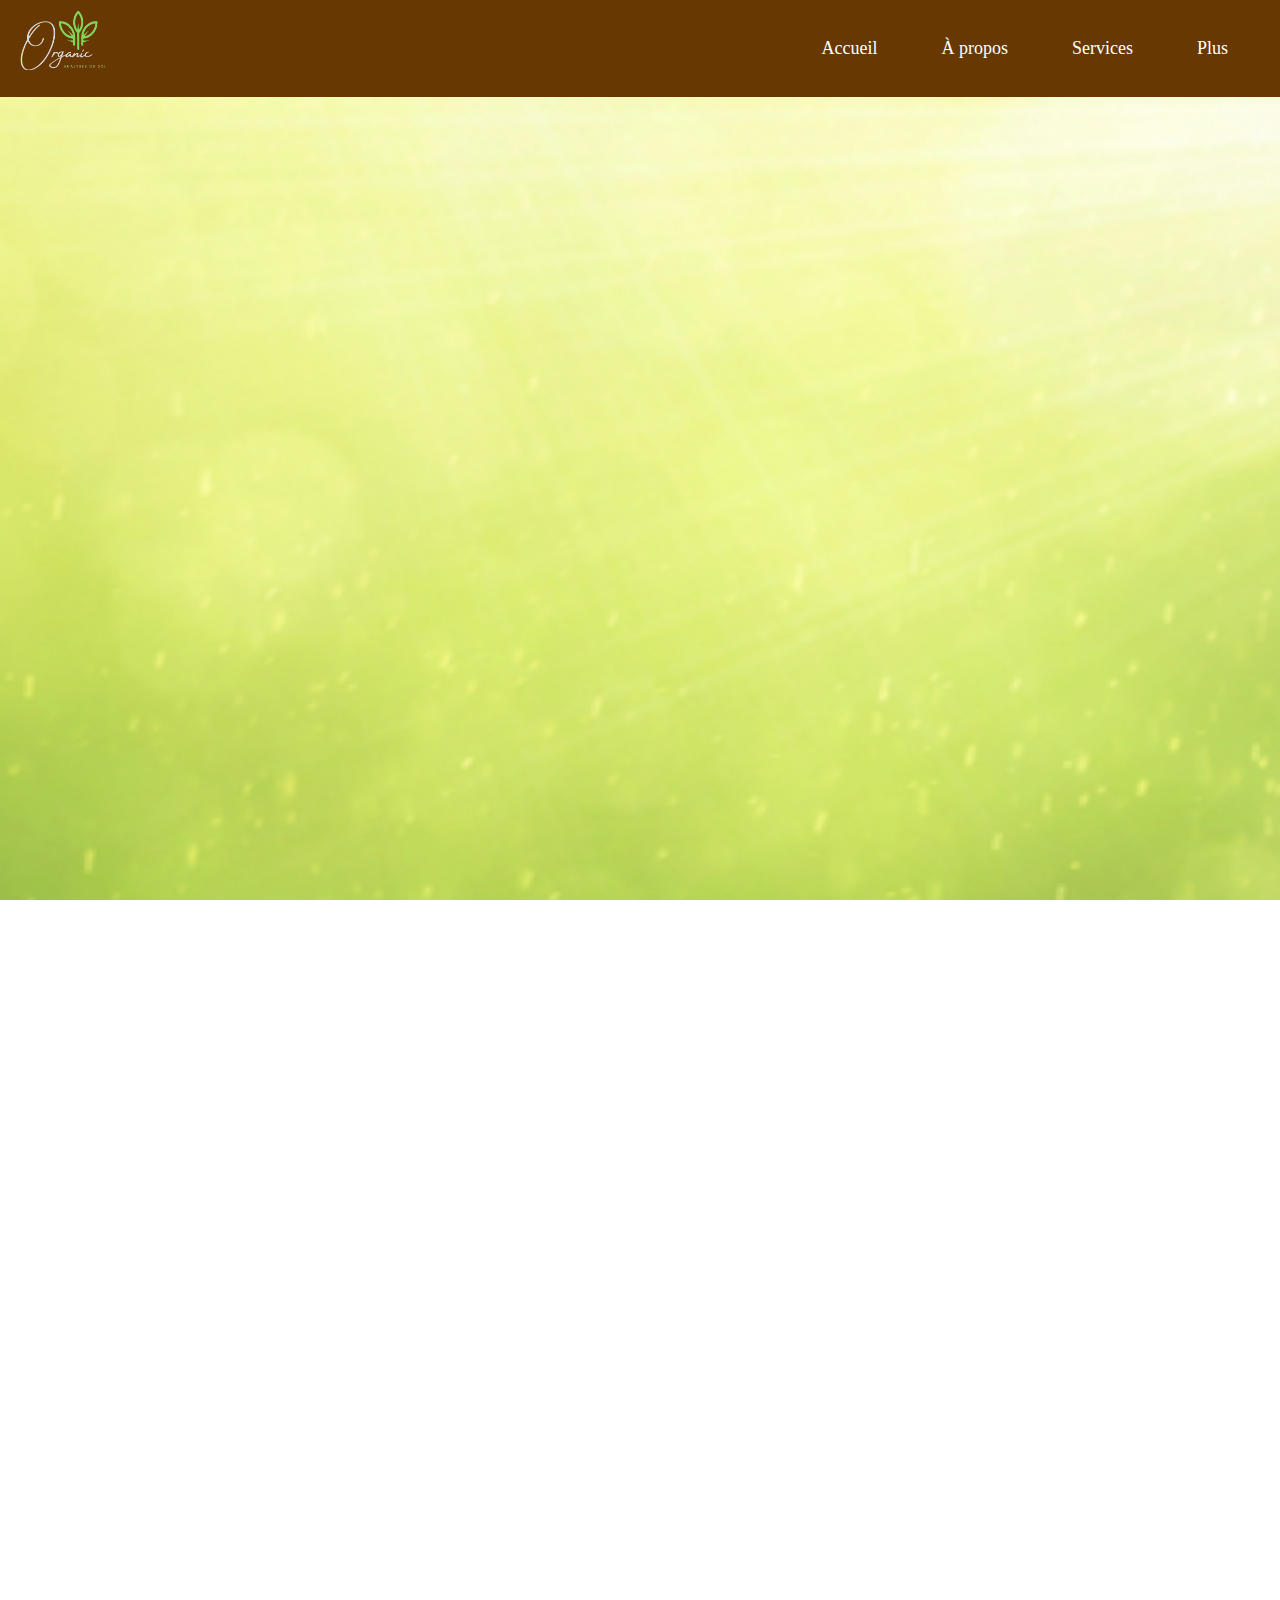
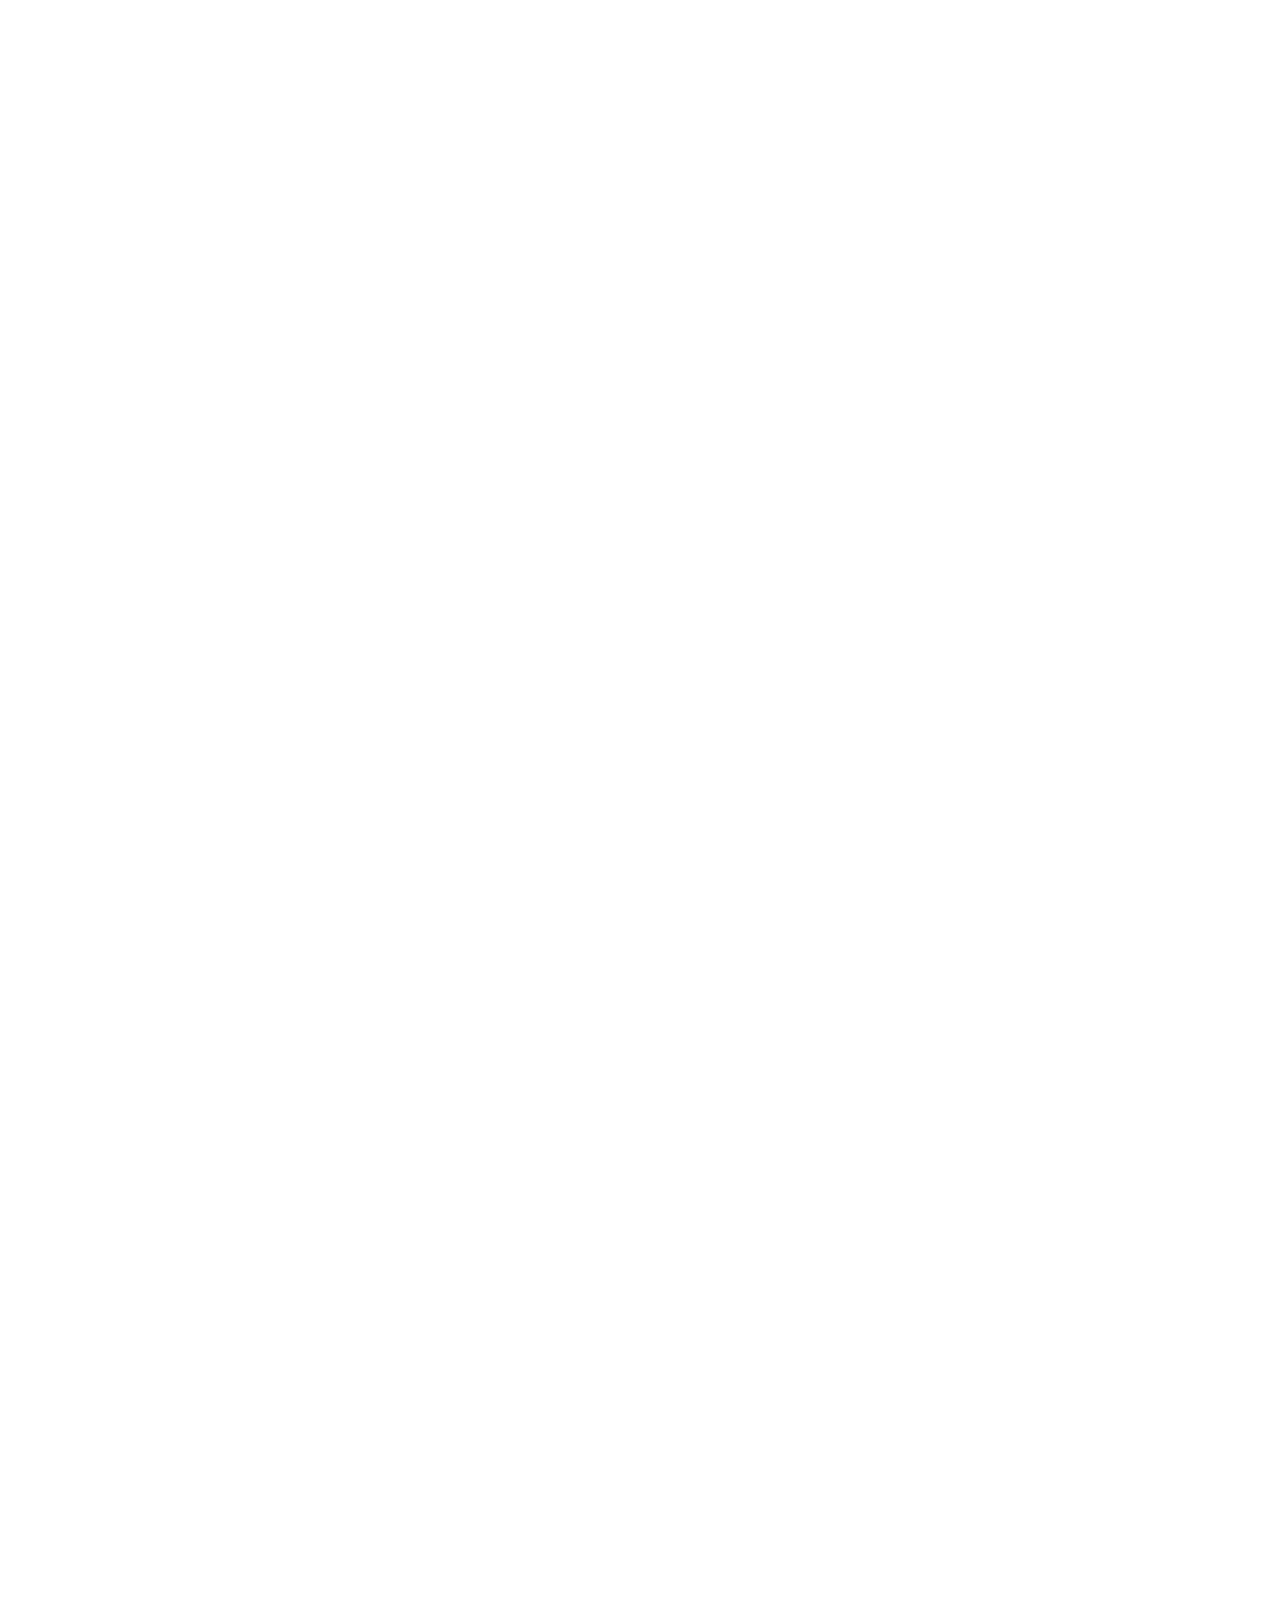
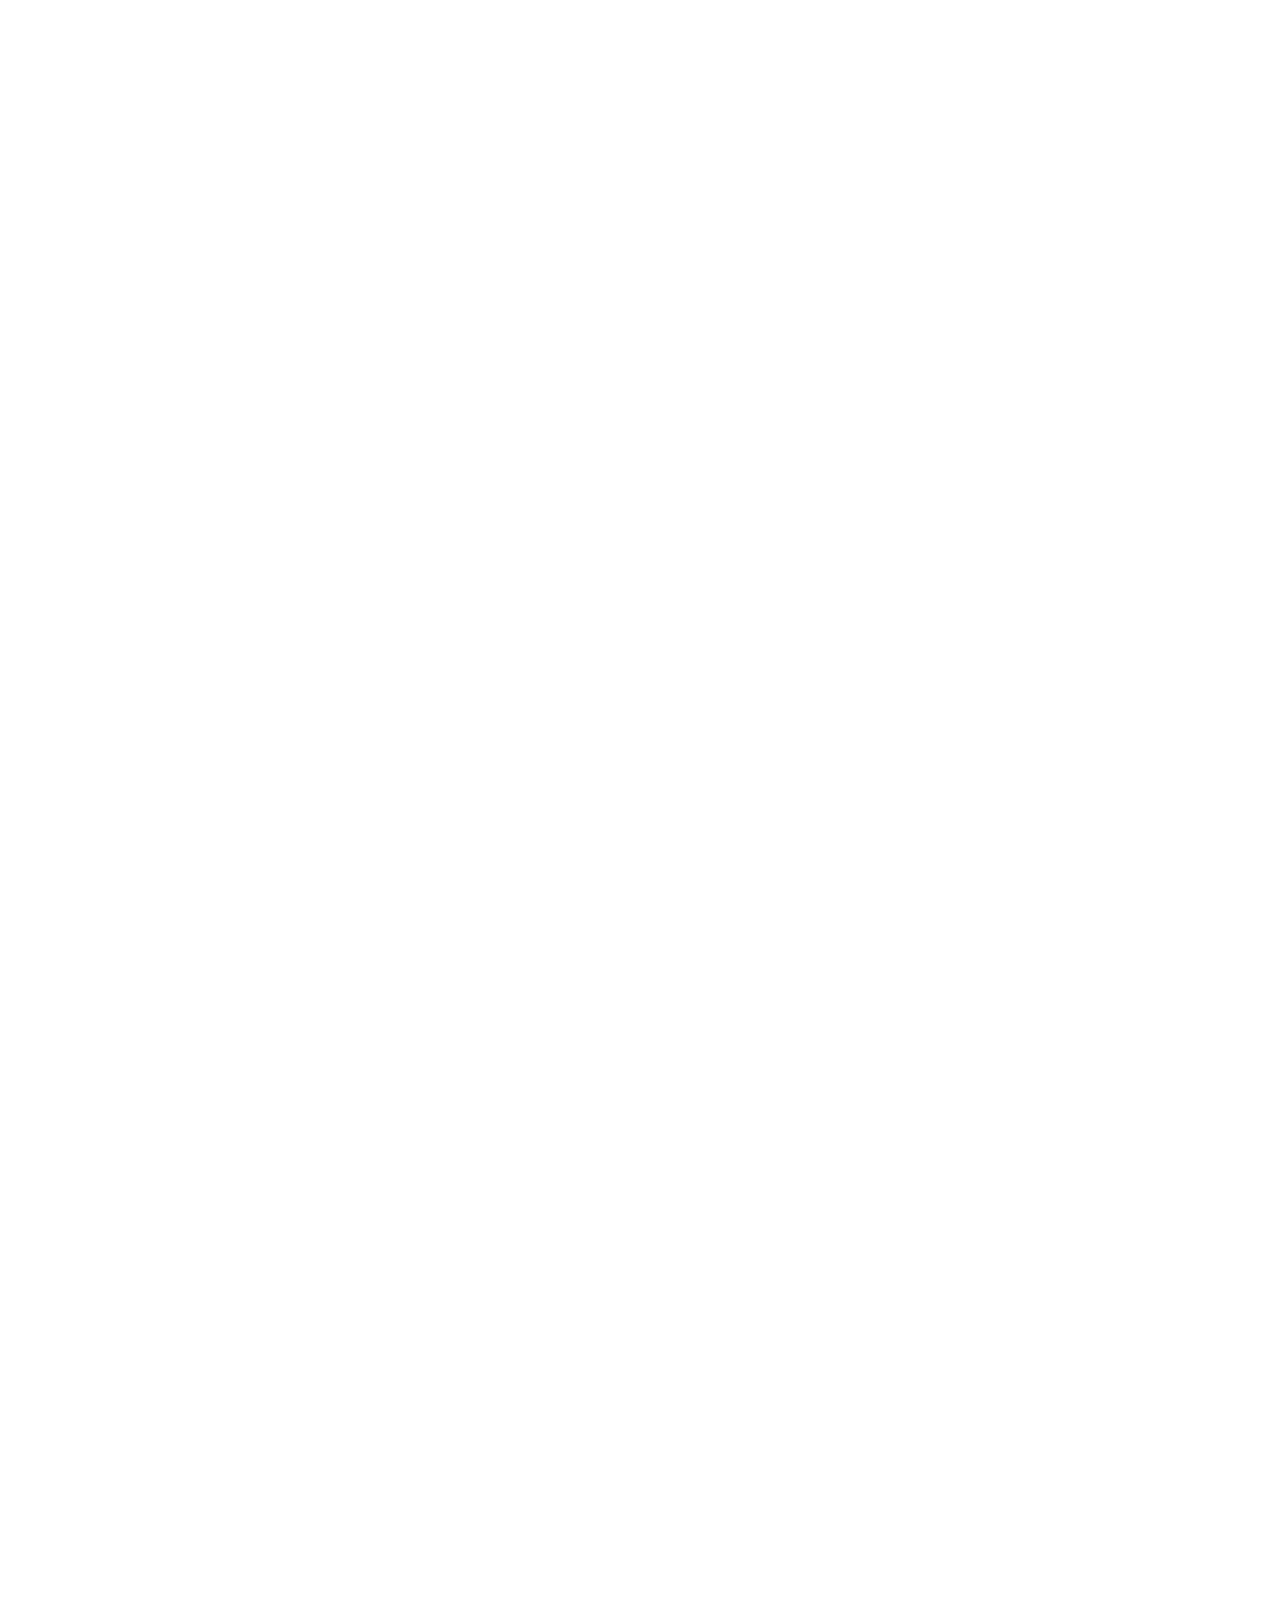
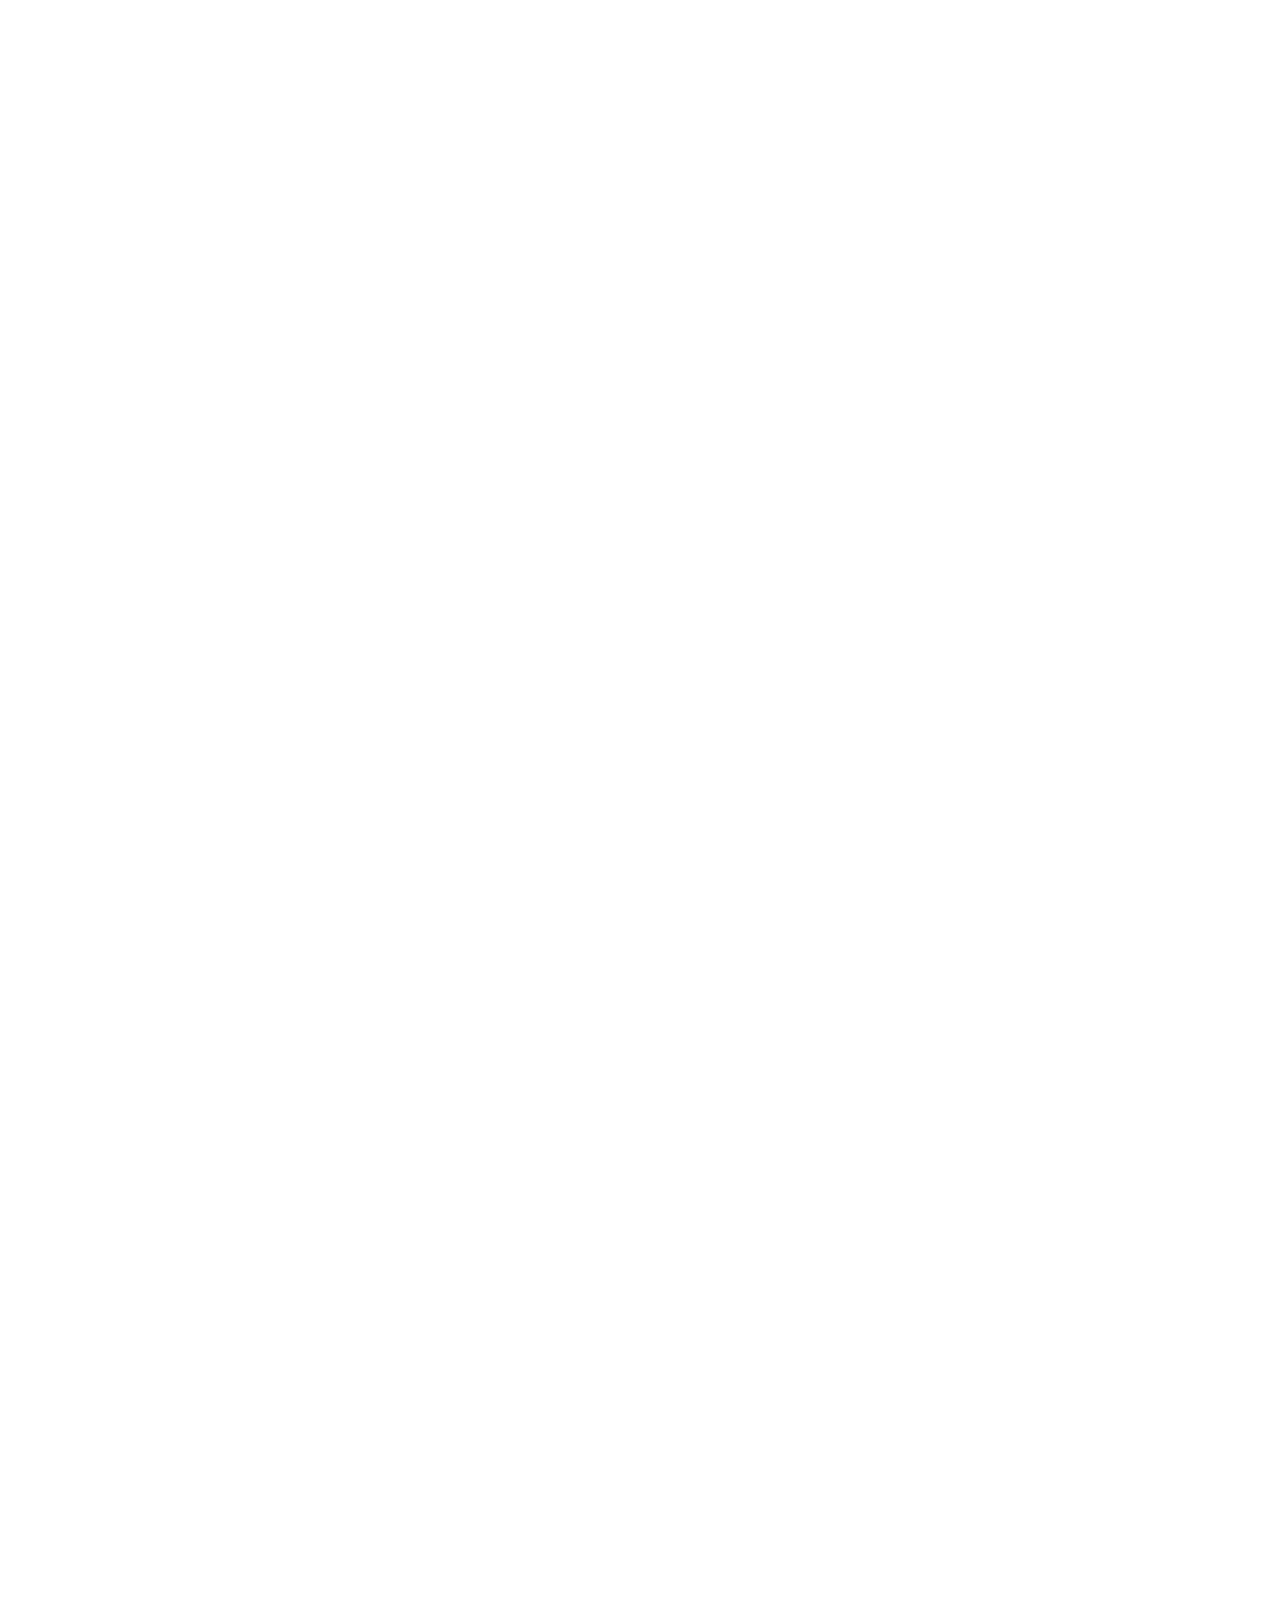
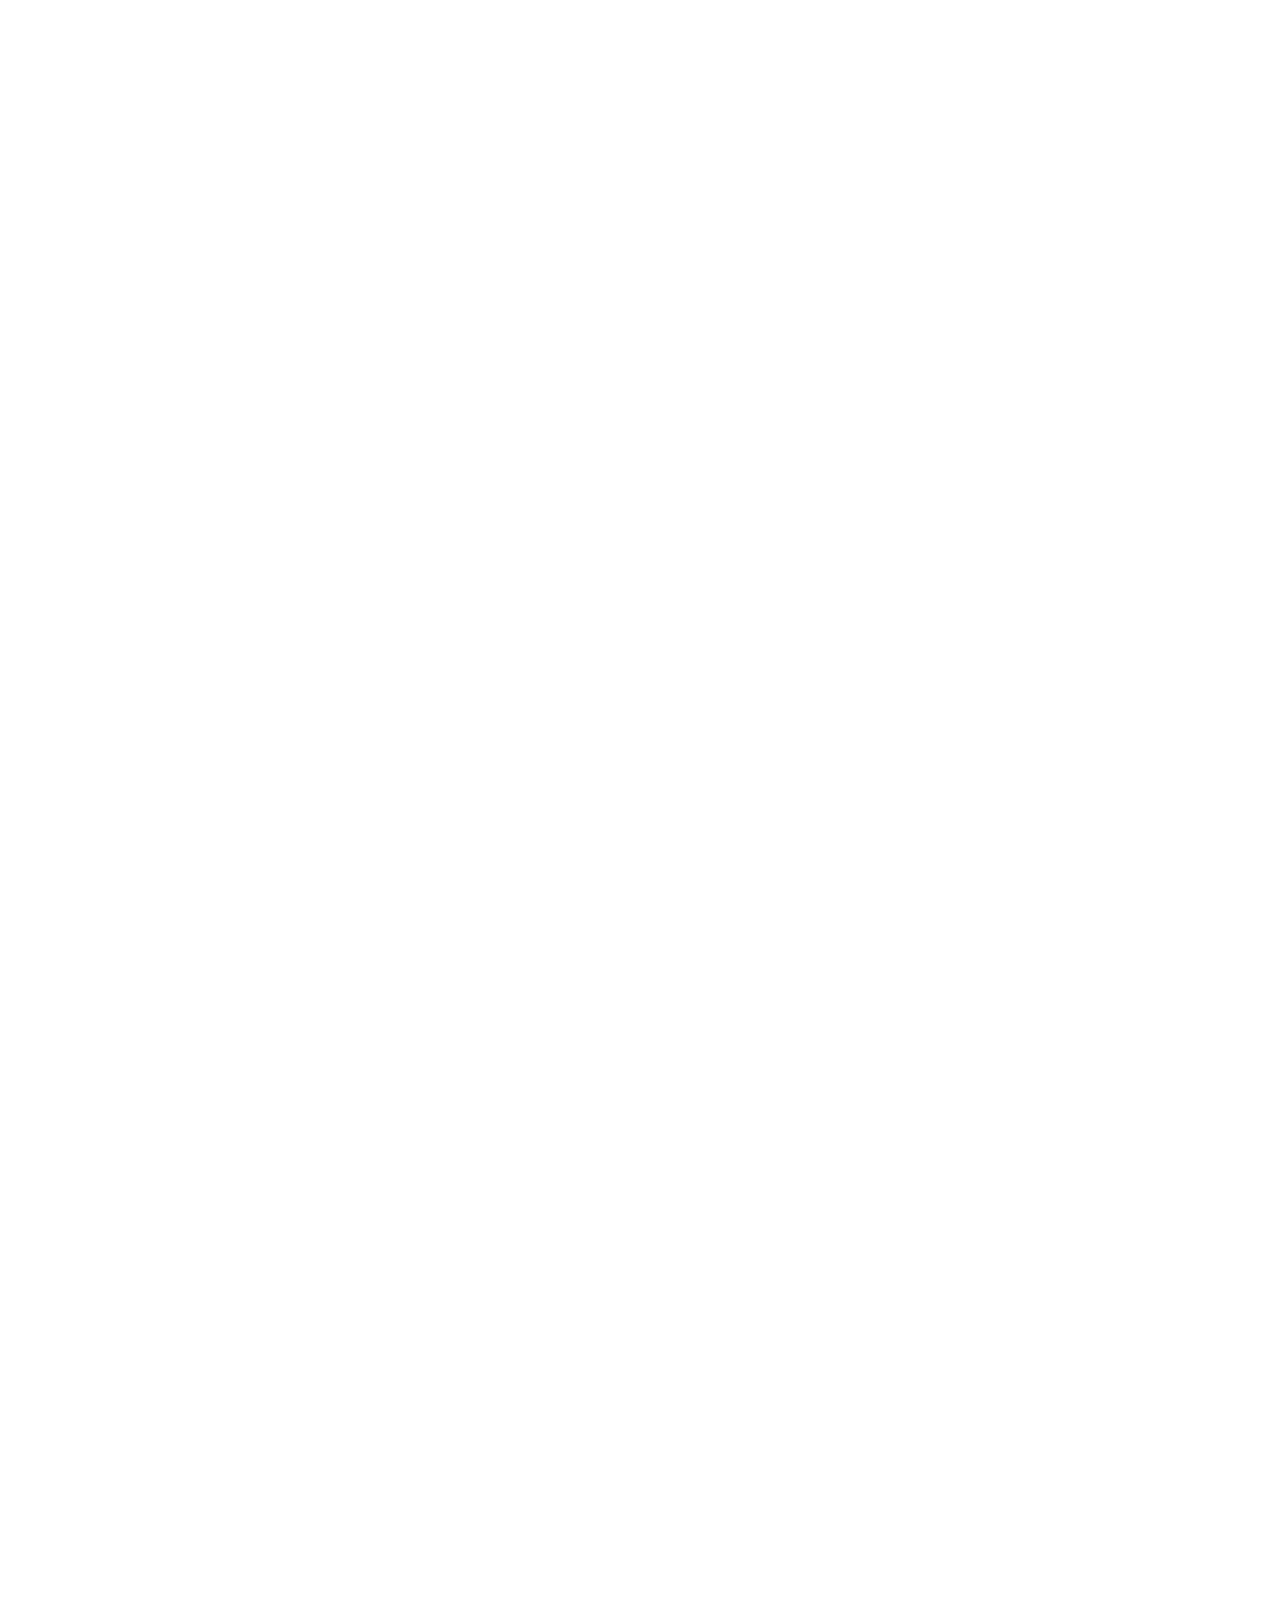
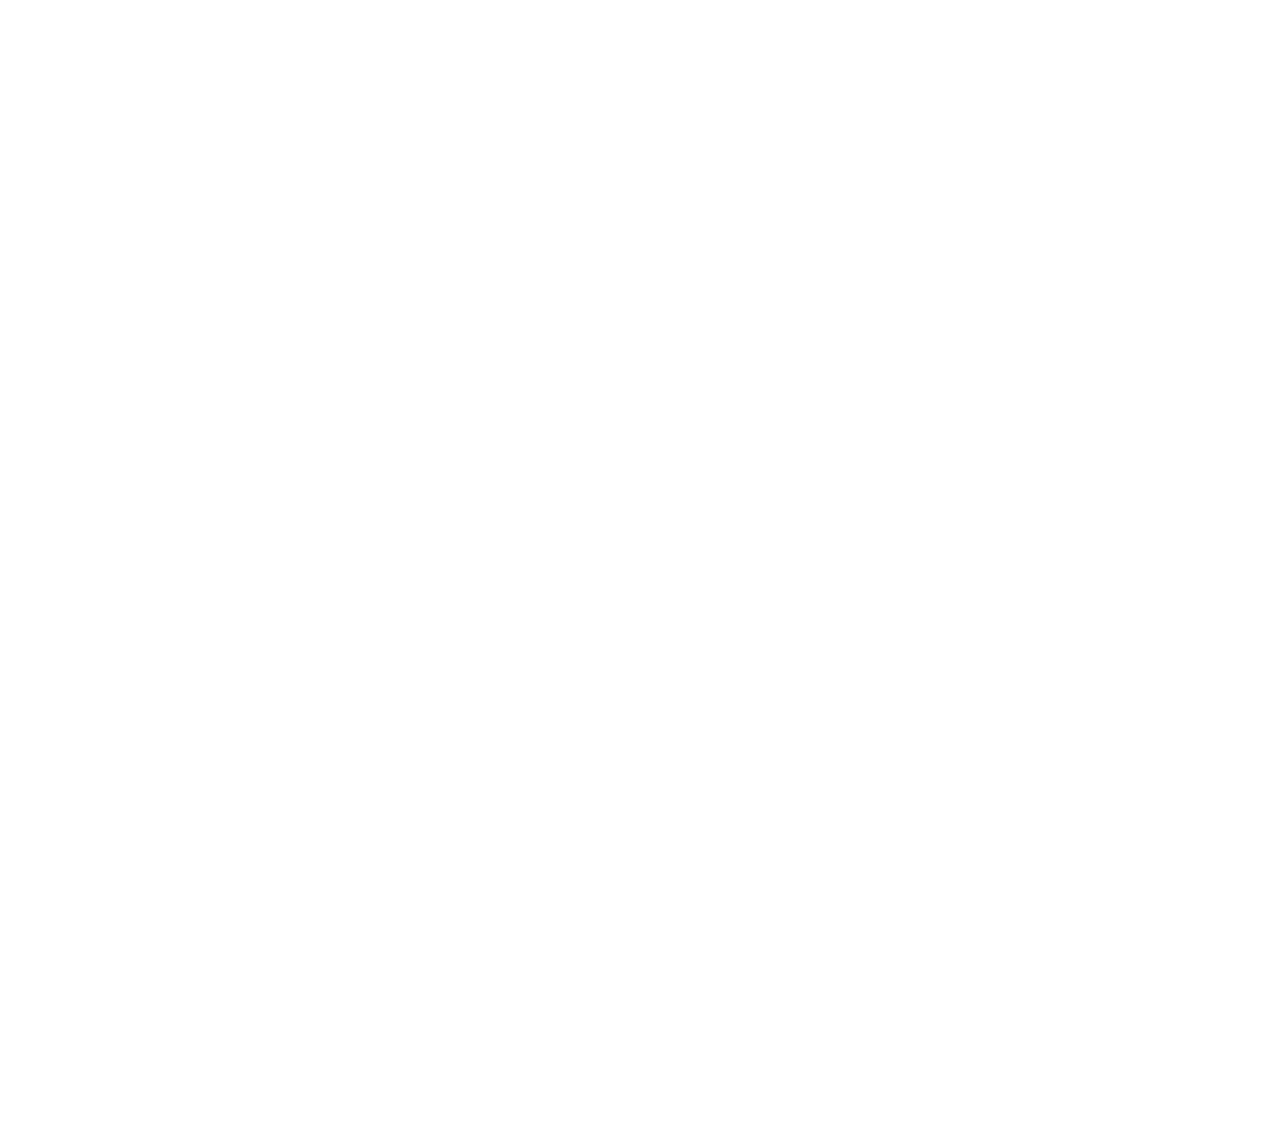
==== index.html @ 353dd625 "first" ====
<!DOCTYPE html>
<html>

    <head>
        <meta charset="UTF-8">
        <meta name="keywords" content="HTML, CSS,javaScript">
        <meta name="author" content="Ibtissam Labibi">
        <meta name="description" content="Basic Web page qui donne multiples informations sur les analyses du Sol">
        <meta http-equiv="refresh" content="30">
        <meta name="viewport" content="width=device-width, initial-scale=1.0">
        <link rel="stylesheet" href="./styles/home.css">
        <script src="./scripts/home.js" async></script>
        <title>Les analyses du Sol</title>

    </head>

    <body>
       <!--- 
        <div class="Home">
            <---------------------------------Section Nav Bar------------------------------------------------------
            <nav class="navbar-nav" style="height: 15%;">
                <img src="./images/logo.png" alt="" style="width: 50px;px; height:20px;">
                <ul>
                    <li><a class="navbar" href="index.html">Home</a></li>
                    <li><a class="navbar" href="#">Infos</a></li>
                    <li><a class="navbar" href="#">Carte</a></li>
                    <li><a class="navbar" href="#">Contact</a></li>
                </ul>
            </nav>
        </div>
        
       -->
       <nav class="navbar">
        <div class="navbar-container">
            <!-- <a href="#" class="navbar-logo">MonSite</a> -->

             <img src="./images/homePics/logo.png" alt="LOGO" class="navbar-logo">
            <ul class="navbar-menu">
                <li><a href="#">Accueil</a></li>
                <li><a href="#">À propos</a></li>
                <li><a href="#">Services</a></li>
                <li class="dropdown">
                    <a href="#" class="dropdown-toggle">Plus</a>
                    <ul class="dropdown-menu">
                        <li><a href="#">Option 1</a></li>
                        <li><a href="#">Option 2</a></li>
                        <li><a href="#">Option 3</a></li>
                    </ul>
                </li>
            </ul>
            <button class="navbar-toggle" onclick="toggleMenu()">☰</button>
        </div>
    </nav>

    <!----------------------------------------Background------------------------------------------------------------>
    <section class="slider">
        <div class="slides">
          <div class="slide"><img src="./images/homePics/bgd1.jpg" alt="Background1"></div>
          <div class="slide"><img src="./images/homePics/bgd2.jpg" alt="Background2"></div>
          <div class="slide"><img src="./images/homePics/bgd3.jpg" alt="Background3"></div>
        </div>
        <button class="prev" onclick="prevSlide()">&#10094;</button>
        <button class="next" onclick="nextSlide()">&#10095;</button>
    </section>
    <!-------------------------------------->
    <div class="container">
        <p>
            kfjdjgrieoiyuthsrjhbicjhfbg_restghiusty'ue
        </p>
    </div>

    </body>


</html>
---- styles/home.css ----
body, html {
    margin: 0;
    height: 100%;
    overflow: hidden;
    margin: 0;
    padding: 0;
    overflow-x: hidden;
    height: 100%;
  }


  /*
/* Nav-Bar  Style 
nav {
    background-color: #673801;
    padding: 0.5%;
    box-shadow: 4px 4px 8px rgba(0, 0, 0, 0.5);
    
    ul {
	    list-style: none;
	    justify-items: center;
	    overflow:hidden;
	    float:center;
	    margin: 0;
        
        li {
	        float:left;
	        align-items: center;
	        justify-items: center;

            a{
	            color: #fff;
	            text-decoration:center;
	            display:block;
	            padding:26px 10px;
	            font-family: sans-serif;
	            justify-items: center;
            }
        
        }

    }

}
*/
    
.navbar {
    background-color: #673801;
    color: white;
    padding: 10px 20px;
}

.navbar-container {
    display: flex;
    justify-content: space-between; 
}
.navbar-container img {
    width: 7%;
}

.navbar-menu {
    list-style: none;
    padding: 0;
    margin: 0;
    display: flex;
}

.navbar-menu li {
    margin: 0 30px;
    margin: 20px;
    margin-right: 4x0px;
}

.navbar-menu a {
    color: white;
    text-decoration: none;
    padding: 8px 12px;
    display: block;
    font-size: 18px;
}

.navbar-menu a:hover {
    background-color: #dc9209;
}

.dropdown {
    position: relative;
}

.dropdown-menu {
    display: none;
    position: absolute;
    top: 100%;
    left: 0;
    background-color: #673801;
    list-style: none;
    padding: 0;
    margin: 0;
}

.dropdown-menu li {
    margin: 0;
}

.dropdown-menu a {
    padding: 10px 15px;
    display: block;
}

.dropdown-menu a:hover {
    background-color: #eda539;
}

.navbar-toggle {
    display: none;
    font-size: 24px;
    background: none;
    border: none;
    color: white;
    cursor: pointer;
}

.navbar-logo {
    max-height: 60px; /* Limit the maximum height of the logo */
    height: auto; /* Maintain aspect ratio */
  }

/* Styles responsives */
@media (max-width: 768px) {
    .navbar-menu {
        display: none;
        flex-direction: column;
        width: 100%;
    }

    .navbar-menu.active {
        display: flex;
    }

    .navbar-toggle {
        display: block;
    }
}

/* Sliding backgrounds  */
.slider {
    width: 100%;
    height: 1000vh;
    position: relative;
    overflow: hidden;
  }
  
  .slides {
    display: flex;
    width: 300%; /* Number of slides */
    height: 100%;
    transition: transform 0.5s ease-in-out;
  }
  
  .slide {
    flex: 1 0 100%;
    height: 100%;
  }
  
  .slide img {
    width: 100%; /* Make images take full width */
    height: auto; /* Adjust height automatically */
    object-fit: fill; /* Ensure images cover the slide */
  }
  
  button {
    position: absolute;
    top: 50%;
    background-color: rgba(0, 0, 0, 0.5);
    color: white;
    border: none;
    cursor: pointer;
    padding: 1rem;
    transform: translateY(-50%);
    z-index: 1000;
  }
  
  .prev {
    left: 0;
  }
  
  .next {
    right: 0;
  }

  /* Responsive styles */
@media (max-width: 768px) {
    button {
      padding: 0.5rem;
      font-size: 1.5rem;
    }
  }
  
  @media (max-width: 480px) {
    button {
      padding: 0.5rem;
      font-size: 1rem;
    }
  
    .slide img {
      object-fit: cover;
    }
  }
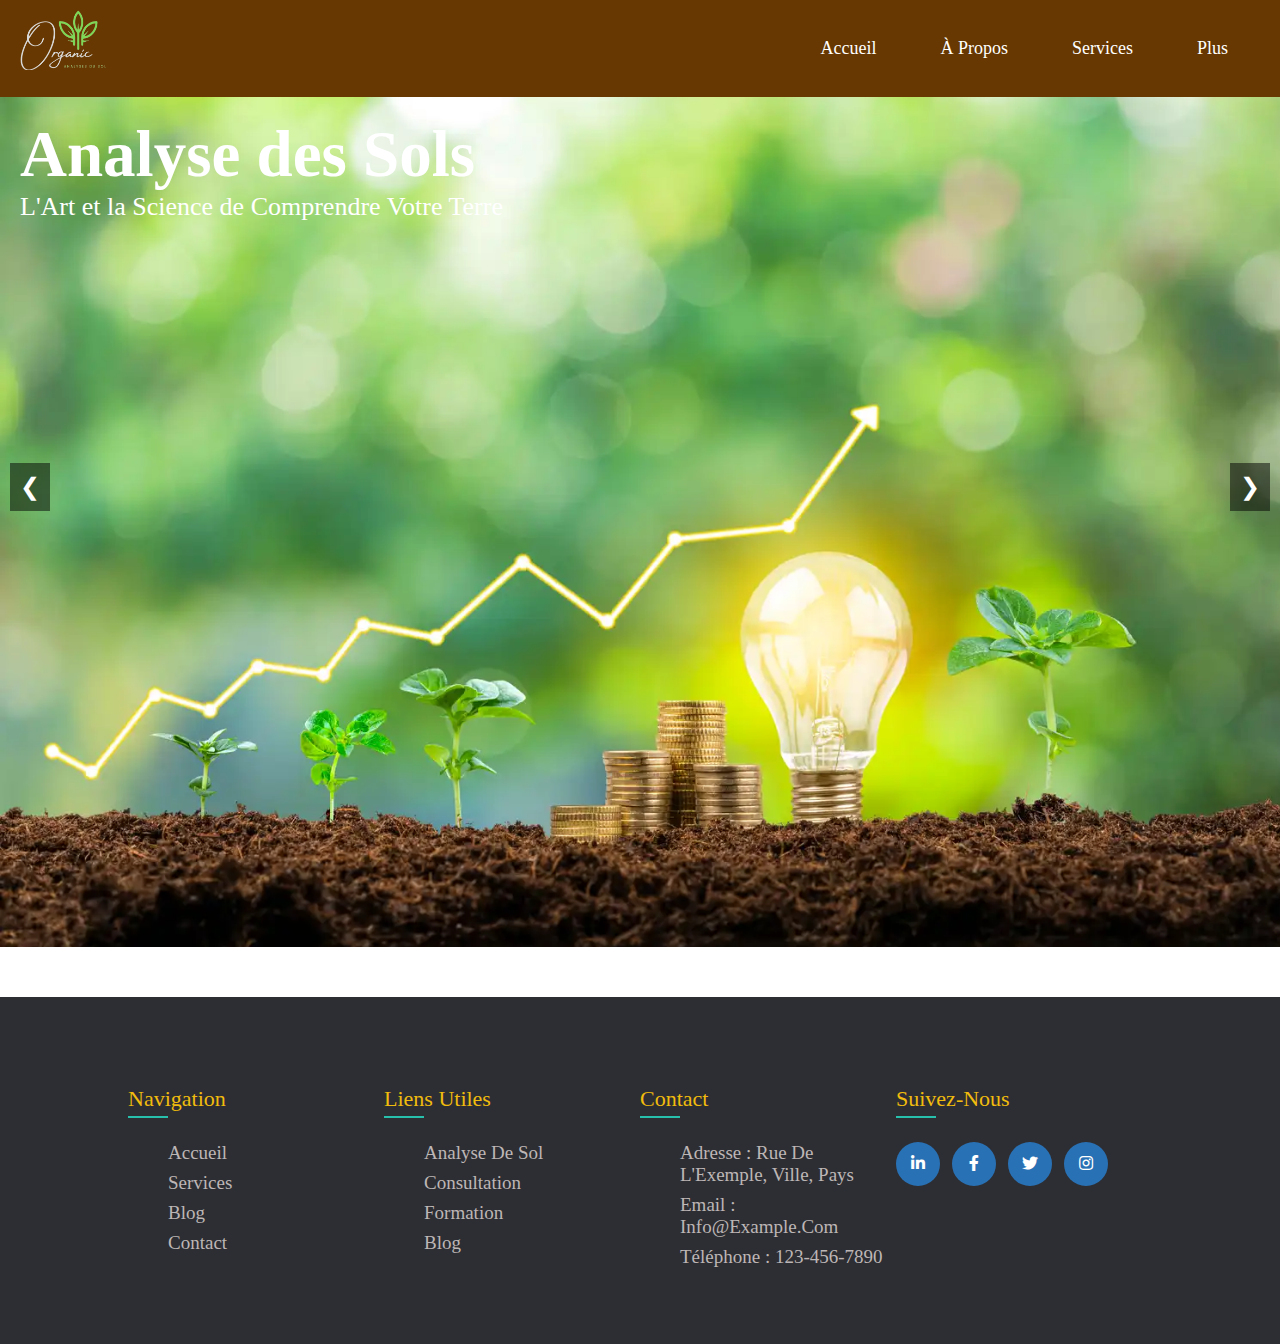
==== commit 78b43d6a: "second" ====
--- a/index.html
+++ b/index.html
@@ -9,51 +9,117 @@
         <meta http-equiv="refresh" content="30">
         <meta name="viewport" content="width=device-width, initial-scale=1.0">
         <link rel="stylesheet" href="./styles/home.css">
+        <link rel="stylesheet" type="text/css" href="https://cdnjs.cloudflare.com/ajax/libs/font-awesome/5.15.1/css/all.min.css">
         <script src="./scripts/home.js" async></script>
         <title>Les analyses du Sol</title>
-
     </head>
 
     <body>
-       <!--- 
-        <div class="Home">
-            <---------------------------------Section Nav Bar------------------------------------------------------
-            <nav class="navbar-nav" style="height: 15%;">
-                <img src="./images/logo.png" alt="" style="width: 50px;px; height:20px;">
-                <ul>
-                    <li><a class="navbar" href="index.html">Home</a></li>
-                    <li><a class="navbar" href="#">Infos</a></li>
-                    <li><a class="navbar" href="#">Carte</a></li>
-                    <li><a class="navbar" href="#">Contact</a></li>
-                </ul>
+       
+        <div class="header">
+            <nav class="navbar">
+                <div class="navbar-container">
+                    <img src="./images/homePics/logo.png" alt="LOGO" class="navbar-logo">
+                    <ul class="navbar-menu">
+                        <li><a href="#">Accueil</a></li>
+                        <li><a href="#">À propos</a></li>
+                        <li><a href="#">Services</a></li>
+                        <li class="dropdown">
+                            <a href="#" class="dropdown-toggle">Plus</a>
+                            <ul class="dropdown-menu">
+                                <li><a href="#">Option 1</a></li>
+                                <li><a href="#">Option 2</a></li>
+                                <li><a href="#">Option 3</a></li>
+                            </ul>
+                        </li>
+                    </ul>
+                    <button class="navbar-toggle" onclick="toggleMenu()">☰</button>
+                </div>
             </nav>
         </div>
+
+        <!-----
+        <div class="main">
+           <div class="main_ctn">
+            <h1>Bienvenue chez Organic</h1>
+            <h2>Les analyses du Sol</h2>
+            <p>Découvrez les résultats des analyses de Sols dans 100 points 
+                différents dans la province de SAFI
+            </p>
+           </div>
+        </div>
+        --->
+        <div class="carrousel">
+            <div class="slides">
+                <div class="slide" style="background-image: url('./images/homePics/bgd5.webp');">
+                    <div class="content">
+                        <h1>Analyse des Sols</h1>
+                        <p>L'Art et la Science de Comprendre Votre Terre</p>
+                    </div>
+                </div>
+                <div class="slide" style="background-image: url('./images/homePics/bgd1.jpg');">
+                    <div class="content">
+                        <h1>Nos Analyses de Sols en Détail</h1>
+                        <p>Analyse de la composition du sol et des nutriments.</p>
+                    </div>
+                </div>
+                <div class="slide" style="background-image: url('./images/homePics/bgd2.jpg');">
+                    <div class="content">
+                        <h1>Contactez-Nous</h1>
+                        <p>Nous sommes à votre écoute.</p>
+                    </div>
+                </div>
+            </div>
+            <button class="prev" onclick="prevSlide()">&#10094;</button>
+            <button class="next" onclick="nextSlide()">&#10095;</button>
+        </div>
+
+        <div class="footer">
+            <footer>
+                <div class="footer-col">
+                    <h4>Navigation</h4>
+                    <ul>
+                        <li><a href="#">Accueil</a></li>
+                        <li><a href="#">Services</a></li>
+                        <li><a href="#">Blog</a></li>
+                        <li><a href="#">Contact</a></li>
+                    </ul>
+                </div>
+                <div class="footer-col">
+                    <h4>Liens Utiles</h4>
+                    <ul>
+                        <li><a href="#">Analyse de Sol</a></li>
+                        <li><a href="#">Consultation</a></li>
+                        <li><a href="#">Formation</a></li>
+                        <li><a href="#">Blog</a></li>
         
-       -->
-       <nav class="navbar">
-        <div class="navbar-container">
-            <!-- <a href="#" class="navbar-logo">MonSite</a> -->
-
-             <img src="./images/homePics/logo.png" alt="LOGO" class="navbar-logo">
-            <ul class="navbar-menu">
-                <li><a href="#">Accueil</a></li>
-                <li><a href="#">À propos</a></li>
-                <li><a href="#">Services</a></li>
-                <li class="dropdown">
-                    <a href="#" class="dropdown-toggle">Plus</a>
-                    <ul class="dropdown-menu">
-                        <li><a href="#">Option 1</a></li>
-                        <li><a href="#">Option 2</a></li>
-                        <li><a href="#">Option 3</a></li>
+        
                     </ul>
-                </li>
-            </ul>
-            <button class="navbar-toggle" onclick="toggleMenu()">☰</button>
+                </div>
+                <div class="footer-col">
+                    <h4>Contact</h4>
+                    <ul>
+                        <li><a href="#">Adresse : Rue de l'Exemple, Ville, Pays</a></li>
+                        <li><a href="#">Email : info@example.com</a></li>
+                        <li><a href="#">Téléphone : 123-456-7890</a></li>
+                    </ul>
+                </div>
+                <div class="footer-col">
+                    <h4> Suivez-nous
+        
+                    </h4>
+                    <div class="links">
+                        <a href="#"><i class="fab fa-linkedin-in"></i></a>
+                        <a href="#"><i class="fab fa-facebook-f"></i></a>
+                        <a href="#"><i class="fab fa-twitter"></i></a>
+                        <a href="#"><i class="fab fa-instagram"></i></a>
+                    </div>
+                </div>
+            </footer>
         </div>
-    </nav>
-
+        
     <!----------------------------------------Background------------------------------------------------------------>
-    <section class="slider">
+    <!--<section class="slider">
         <div class="slides">
           <div class="slide"><img src="./images/homePics/bgd1.jpg" alt="Background1"></div>
           <div class="slide"><img src="./images/homePics/bgd2.jpg" alt="Background2"></div>
@@ -61,13 +127,9 @@
         </div>
         <button class="prev" onclick="prevSlide()">&#10094;</button>
         <button class="next" onclick="nextSlide()">&#10095;</button>
-    </section>
+    </section>-->
     <!-------------------------------------->
-    <div class="container">
-        <p>
-            kfjdjgrieoiyuthsrjhbicjhfbg_restghiusty'ue
-        </p>
-    </div>
+   
 
     </body>
 
--- a/styles/home.css
+++ b/styles/home.css
@@ -1,60 +1,29 @@
-
-  body, html {
-    margin: 0;
-    height: 100%;
-    overflow: hidden;
-    margin: 0;
-    padding: 0;
-    overflow-x: hidden;
-    height: 100%;
-  }
-
-
-  /*
-/* Nav-Bar  Style 
-nav {
-    background-color: #673801;
-    padding: 0.5%;
-    box-shadow: 4px 4px 8px rgba(0, 0, 0, 0.5);
-    
-    ul {
-	    list-style: none;
-	    justify-items: center;
-	    overflow:hidden;
-	    float:center;
-	    margin: 0;
-        
-        li {
-	        float:left;
-	        align-items: center;
-	        justify-items: center;
-
-            a{
-	            color: #fff;
-	            text-decoration:center;
-	            display:block;
-	            padding:26px 10px;
-	            font-family: sans-serif;
-	            justify-items: center;
-            }
-        
-        }
-
-    }
-
-}
-*/
-    
+/* HTML BODY design */
+body, html {
+
+ 
+
+  margin: 0;
+  padding: 0;
+  
+
+}
+/* end html & body */
+
+
+/* NavBar Design */
 .navbar {
     background-color: #673801;
     color: white;
     padding: 10px 20px;
+   
 }
 
 .navbar-container {
     display: flex;
     justify-content: space-between; 
 }
+
 .navbar-container img {
     width: 7%;
 }
@@ -122,8 +91,8 @@
 }
 
 .navbar-logo {
-    max-height: 60px; /* Limit the maximum height of the logo */
-    height: auto; /* Maintain aspect ratio */
+    max-height: 60px; 
+    height: auto; 
   }
 
 /* Styles responsives */
@@ -142,68 +111,229 @@
         display: block;
     }
 }
-
-/* Sliding backgrounds  */
-.slider {
-    width: 100%;
-    height: 1000vh;
-    position: relative;
-    overflow: hidden;
-  }
-  
-  .slides {
-    display: flex;
-    width: 300%; /* Number of slides */
-    height: 100%;
-    transition: transform 0.5s ease-in-out;
-  }
-  
-  .slide {
-    flex: 1 0 100%;
-    height: 100%;
-  }
-  
-  .slide img {
-    width: 100%; /* Make images take full width */
-    height: auto; /* Adjust height automatically */
-    object-fit: fill; /* Ensure images cover the slide */
-  }
-  
-  button {
-    position: absolute;
-    top: 50%;
-    background-color: rgba(0, 0, 0, 0.5);
-    color: white;
-    border: none;
-    cursor: pointer;
-    padding: 1rem;
-    transform: translateY(-50%);
-    z-index: 1000;
-  }
-  
-  .prev {
-    left: 0;
-  }
-  
-  .next {
-    right: 0;
-  }
-
-  /* Responsive styles */
-@media (max-width: 768px) {
-    button {
-      padding: 0.5rem;
-      font-size: 1.5rem;
-    }
-  }
-  
-  @media (max-width: 480px) {
-    button {
-      padding: 0.5rem;
-      font-size: 1rem;
-    }
-  
-    .slide img {
-      object-fit: cover;
-    }
-  }
+/***************** End NavBar  *********************/
+
+/************************** main design ***********/
+/*
+.main{
+  padding-top: 20%;
+  padding-bottom: 20%;
+  padding-left: 20%;
+  padding-right: 20%; 
+  display: flex;
+  align-items: center;
+  justify-content: center;
+  flex-direction: column;
+  width: 100%;
+  height: 80vh;
+  background-image: url('../images/homePics/bgd1.jpg');
+  background-size: cover;
+  background-position: 0 0;
+  animation: slideBackground 10s linear infinite;
+ background-repeat: no-repeat;
+  text-anchor: middle;
+}
+
+@keyframes slideBackground {
+  0% {
+      background-position: 0 0;
+  }
+  100% {
+      background-position: -100% 0;
+  }
+}
+
+.main::before {
+  content: '';
+  position: absolute;
+  top: 0;
+  left: 0;
+  width: 300%;
+  height: 100%;
+  background-image: url('../images/homePics/bgd2.jpg'), url('../images/homePics/bgd3.jpg');
+  background-size: cover;
+  background-position: 0 0;
+  z-index: -1;
+  background-repeat: no-repeat;
+  animation: slideBackground 10s linear infinite;
+}
+
+.main h1{
+  margin-top: 0%;
+  display: flex;
+  align-items: center;
+  justify-content: center;
+  flex-direction: column;
+
+}
+.main_ctn{
+  padding: 200px auto;
+  display: flex;
+  align-items: center;
+  justify-content: center;
+  flex-direction: column;
+}
+*/
+/********************* End main design **************/
+
+/********************* Carousel style ***************/
+.carrousel {
+  position: relative;
+  width: 100%;
+  height: 100vh;
+  overflow: hidden;
+}
+
+.slides {
+  display: flex;
+  transition: transform 1s ease;
+  width: 300%;
+  height: 100%;
+}
+
+.slide {
+  width: 100vw;
+  height: 90vh;
+  background-size: cover;
+  background-position: center;
+  flex-shrink: 0;
+  position: relative;
+  color: white; /* Couleur du texte /
+}
+
+.content {
+  position: absolute;
+  top: 50%;
+  left: 50%;
+  transform: translate(-50%, -50%);
+  text-align: center;
+  / background-color: rgba(0, 0, 0, 0.5); Fond semi-transparent pour le texte */
+  padding: 20px;
+
+}
+
+h1 {
+  margin: 0;
+  padding: 0;
+  font-size: 65px;
+}
+p{
+  margin: 0;
+  padding: 0;
+  font-size: 26px;
+}
+
+button {
+  position: absolute;
+  top: 50%;
+  transform: translateY(-50%);
+  background-color: rgba(0, 0, 0, 0.5);
+  color: white;
+  border: none;
+  padding: 10px;
+  cursor: pointer;
+  font-size: 24px;
+}
+
+.prev {
+  left: 10px;
+  margin-top: -60px;
+}
+
+.next {
+  right: 10px;
+  margin-top: -60px;
+}
+/******************* end carousel ******************/
+
+/******************** FOOter **************************/
+footer{
+  display: flex;
+  flex-wrap: wrap;
+  margin-top: auto;
+  background-color: #2d2e33;
+  padding: 60px 10%;
+}
+
+ul{
+  list-style: none;
+}
+
+.footer-col{
+  width: 25%;
+}
+
+.footer-col h4{
+  position: relative;
+  margin-bottom: 30px;
+  font-weight: 400;
+  font-size: 22px;
+  color: #f1bc0d;
+  text-transform: capitalize;
+}
+
+.footer-col h4::before{
+  content: '';
+  position: absolute;
+  left: 0;
+  bottom: -6px;
+  background-color: #27c0ac;
+  height: 2px;
+  width: 40px;
+}
+
+ul li:not(:last-child){
+  margin-bottom: 8px;
+}
+
+ul li a{
+  display: block;
+  font-size: 19px;
+  text-transform: capitalize;
+  color: #bdb6b6;
+  text-decoration: none;
+  transition: 0.4s;
+}
+
+ul li a:hover{
+  color: white;
+  padding-left: 2px;
+}
+
+.links a{
+  display: inline-block;
+  height: 44px;
+  width: 44px;
+  color: white;
+  background-color: rgba(40, 130, 214, 0.8);
+  margin: 0 8px 8px 0;
+  text-align: center;
+  line-height: 44px;
+  border-radius: 50%;
+  transition: 0.4s;
+}
+
+.links a:hover{
+  color: #4d4f55;
+  background-color: white;
+}
+
+@media(max-width: 740px){
+  .footer-col{
+      width: 50%;
+      margin-bottom: 30px;
+      text-align: center;
+  }
+
+  .footer-col h4::before{
+      all: unset;
+  }
+}
+
+@media(max-width: 555px){
+  .footer-col{
+      width: 100%;
+  }
+}
+/***************************** end footer *********************/
+
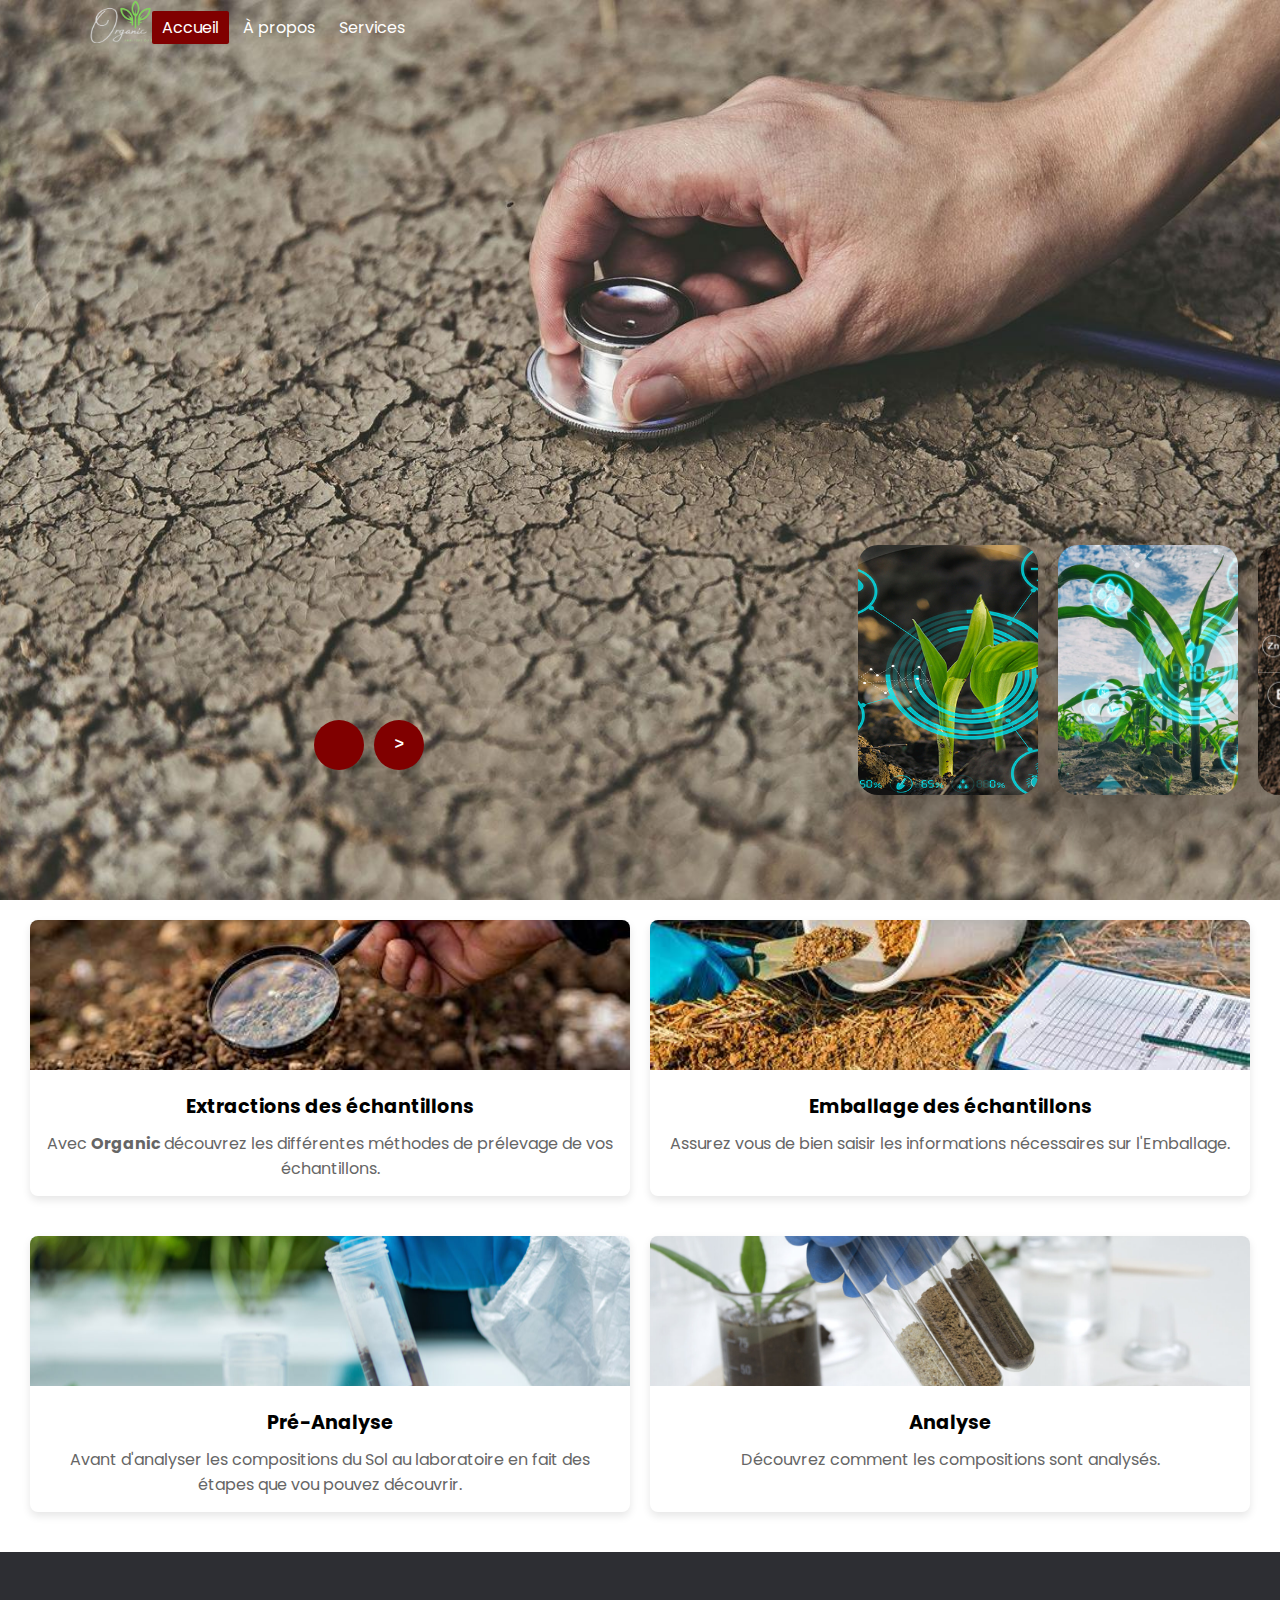
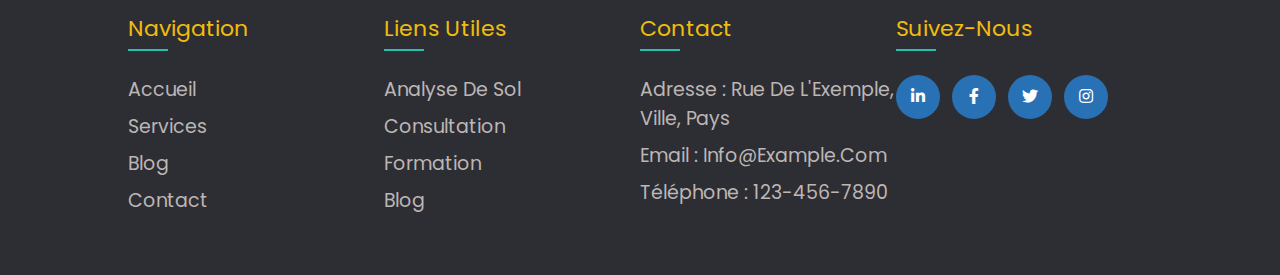
==== commit e0f72b0b: "last version" ====
--- a/index.html
+++ b/index.html
@@ -1,138 +1,142 @@
 <!DOCTYPE html>
-<html>
+<html lang="en">
+<head>
+    <meta charset="UTF-8">
+    <meta name="viewport" content="width=device-width, initial-scale=1.0">
+    <meta name="author" content="Ibtissam Labibi">
+    <meta name="description" content="Basic Web page qui donne multiples informations sur les analyses du Sol">
+    <meta http-equiv="refresh" content="30">
+    <link rel="stylesheet" href="./styles/home.css">
+    <link rel="stylesheet" type="text/css" href="https://cdnjs.cloudflare.com/ajax/libs/font-awesome/5.15.1/css/all.min.css">
+    <script src="./scripts/home.js" async></script>
+    <title>Les analyses du Sol</title>
+</head>
+<body>
+    
+    <!--------------------------------START NAV-BAR--------------------------------------------->
+    <header>
+        <nav>
+            <img src="./images/homePics/logo.png" alt="LOGO" class="navbar-logo">
+            <a href="" class="active">Accueil</a>
+            <a href="">À propos</a>
+            <a href="">Services</a>
+        </nav>
+    </header>
+    <!--------------------------------END NAV-BAR---------------------------------------------->
 
-    <head>
-        <meta charset="UTF-8">
-        <meta name="keywords" content="HTML, CSS,javaScript">
-        <meta name="author" content="Ibtissam Labibi">
-        <meta name="description" content="Basic Web page qui donne multiples informations sur les analyses du Sol">
-        <meta http-equiv="refresh" content="30">
-        <meta name="viewport" content="width=device-width, initial-scale=1.0">
-        <link rel="stylesheet" href="./styles/home.css">
-        <link rel="stylesheet" type="text/css" href="https://cdnjs.cloudflare.com/ajax/libs/font-awesome/5.15.1/css/all.min.css">
-        <script src="./scripts/home.js" async></script>
-        <title>Les analyses du Sol</title>
-    </head>
-
-    <body>
-       
-        <div class="header">
-            <nav class="navbar">
-                <div class="navbar-container">
-                    <img src="./images/homePics/logo.png" alt="LOGO" class="navbar-logo">
-                    <ul class="navbar-menu">
-                        <li><a href="#">Accueil</a></li>
-                        <li><a href="#">À propos</a></li>
-                        <li><a href="#">Services</a></li>
-                        <li class="dropdown">
-                            <a href="#" class="dropdown-toggle">Plus</a>
-                            <ul class="dropdown-menu">
-                                <li><a href="#">Option 1</a></li>
-                                <li><a href="#">Option 2</a></li>
-                                <li><a href="#">Option 3</a></li>
-                            </ul>
-                        </li>
-                    </ul>
-                    <button class="navbar-toggle" onclick="toggleMenu()">☰</button>
-                </div>
-            </nav>
-        </div>
-
-        <!-----
-        <div class="main">
-           <div class="main_ctn">
-            <h1>Bienvenue chez Organic</h1>
-            <h2>Les analyses du Sol</h2>
-            <p>Découvrez les résultats des analyses de Sols dans 100 points 
-                différents dans la province de SAFI
-            </p>
-           </div>
-        </div>
-        --->
-        <div class="carrousel">
-            <div class="slides">
-                <div class="slide" style="background-image: url('./images/homePics/bgd5.webp');">
-                    <div class="content">
-                        <h1>Analyse des Sols</h1>
-                        <p>L'Art et la Science de Comprendre Votre Terre</p>
-                    </div>
-                </div>
-                <div class="slide" style="background-image: url('./images/homePics/bgd1.jpg');">
-                    <div class="content">
-                        <h1>Nos Analyses de Sols en Détail</h1>
-                        <p>Analyse de la composition du sol et des nutriments.</p>
-                    </div>
-                </div>
-                <div class="slide" style="background-image: url('./images/homePics/bgd2.jpg');">
-                    <div class="content">
-                        <h1>Contactez-Nous</h1>
-                        <p>Nous sommes à votre écoute.</p>
+    <!------------------------------START MAIN-HOME------------------------------------------------>
+    <div class="carousel">
+        <div class="list">
+            <div class="item" style="background-image: url(./images/homePics/bgd5.webp);">
+                <div class="content">
+                    <div class="title">dans La province de SAFI</div>
+                </div> 
+            </div>
+            <div class="item" style="background-image: url(./images/homePics/bgd4.jpg);">
+                <div class="content">
+                    <div class="title">Bienvenue dans notre site</div>  
+                    <div class="btn">
+                        <button>Contactez-Nous</button>
                     </div>
                 </div>
             </div>
-            <button class="prev" onclick="prevSlide()">&#10094;</button>
-            <button class="next" onclick="nextSlide()">&#10095;</button>
+            <div class="item" style="background-image: url(./images/homePics/bgd1.jpg)"></div>
+            <div class="item" style="background-image: url(./images/homePics/bgd3.webp);"></div>
+            <div class="item" style="background-image: url(./images/homePics/bgd2.jpeg);"></div>
+                <div class="content">
+                    <div class="title" >Découvrez les analyses du Sol</div>
+                </div>
+            </div>
         </div>
+        <!--next prev button-->
+        <div class="arrows">
+            <button class="prev"></button>
+            <button class="next">></button>
+        </div>
+        <!-- time running -->
+        <div class="timeRunning"></div>
+    </div>
+    <!---------------------------------END MAIN HOME------------------------------------------------>
 
-        <div class="footer">
-            <footer>
-                <div class="footer-col">
-                    <h4>Navigation</h4>
-                    <ul>
-                        <li><a href="#">Accueil</a></li>
-                        <li><a href="#">Services</a></li>
-                        <li><a href="#">Blog</a></li>
-                        <li><a href="#">Contact</a></li>
-                    </ul>
+    <!----------------------------------START CARDS--------------------------------------------------->
+    <div class="card-container">
+        <div class="card">
+            <img src="./images/homePics/card1.jpg" alt="Card 1">
+            <div class="card-content">
+                <h3>Extractions des échantillons</h3>
+                <p>Avec <span style="font-weight: bold;">Organic </span>découvrez les différentes méthodes de prélevage de vos échantillons.</p>
+            </div>
+        </div>
+        <div class="card">
+            <img src="./images/homePics/card2.jpg" alt="Card 2">
+            <div class="card-content">
+                <h3>Emballage des échantillons</h3>
+                <p>Assurez vous de bien saisir les informations nécessaires sur l'Emballage.</p>
+            </div>
+        </div>
+        <div class="card">
+            <img src="./images/homePics/card3.jpg" alt="Card 3">
+            <div class="card-content">
+                <h3>Pré-Analyse</h3>
+                <p>Avant d'analyser les compositions du Sol au laboratoire en fait des étapes que vou pouvez découvrir.</p>
+            </div>
+        </div>
+        <div class="card">
+            <img src="./images/homePics/card4.jpg" alt="Card 4">
+            <div class="card-content">
+                <h3>Analyse</h3>
+                <p>Découvrez comment les compositions sont analysés.</p>
+            </div>
+        </div>
+    </div>
+    <!----------------------------------END CARDS---------------------------------->
+
+    <!--------------------------------Start FOOter---------------------------------------------->
+    <div class="footer">
+        <footer>
+            <div class="footer-col">
+                <h4>Navigation</h4>
+                <ul>
+                    <li><a href="#">Accueil</a></li>
+                    <li><a href="#">Services</a></li>
+                    <li><a href="#">Blog</a></li>
+                    <li><a href="#">Contact</a></li>
+                </ul>
+            </div>
+            <div class="footer-col">
+                <h4>Liens Utiles</h4>
+                <ul>
+                    <li><a href="#">Analyse de Sol</a></li>
+                    <li><a href="#">Consultation</a></li>
+                    <li><a href="#">Formation</a></li>
+                    <li><a href="#">Blog</a></li>
+    
+    
+                </ul>
+            </div>
+            <div class="footer-col">
+                <h4>Contact</h4>
+                <ul>
+                    <li><a href="#">Adresse : Rue de l'Exemple, Ville, Pays</a></li>
+                    <li><a href="#">Email : info@example.com</a></li>
+                    <li><a href="#">Téléphone : 123-456-7890</a></li>
+                </ul>
+            </div>
+            <div class="footer-col">
+                <h4> Suivez-nous
+    
+                </h4>
+                <div class="links">
+                    <a href="#"><i class="fab fa-linkedin-in"></i></a>
+                    <a href="#"><i class="fab fa-facebook-f"></i></a>
+                    <a href="#"><i class="fab fa-twitter"></i></a>
+                    <a href="#"><i class="fab fa-instagram"></i></a>
                 </div>
-                <div class="footer-col">
-                    <h4>Liens Utiles</h4>
-                    <ul>
-                        <li><a href="#">Analyse de Sol</a></li>
-                        <li><a href="#">Consultation</a></li>
-                        <li><a href="#">Formation</a></li>
-                        <li><a href="#">Blog</a></li>
-        
-        
-                    </ul>
-                </div>
-                <div class="footer-col">
-                    <h4>Contact</h4>
-                    <ul>
-                        <li><a href="#">Adresse : Rue de l'Exemple, Ville, Pays</a></li>
-                        <li><a href="#">Email : info@example.com</a></li>
-                        <li><a href="#">Téléphone : 123-456-7890</a></li>
-                    </ul>
-                </div>
-                <div class="footer-col">
-                    <h4> Suivez-nous
-        
-                    </h4>
-                    <div class="links">
-                        <a href="#"><i class="fab fa-linkedin-in"></i></a>
-                        <a href="#"><i class="fab fa-facebook-f"></i></a>
-                        <a href="#"><i class="fab fa-twitter"></i></a>
-                        <a href="#"><i class="fab fa-instagram"></i></a>
-                    </div>
-                </div>
-            </footer>
-        </div>
-        
-    <!----------------------------------------Background------------------------------------------------------------>
-    <!--<section class="slider">
-        <div class="slides">
-          <div class="slide"><img src="./images/homePics/bgd1.jpg" alt="Background1"></div>
-          <div class="slide"><img src="./images/homePics/bgd2.jpg" alt="Background2"></div>
-          <div class="slide"><img src="./images/homePics/bgd3.jpg" alt="Background3"></div>
-        </div>
-        <button class="prev" onclick="prevSlide()">&#10094;</button>
-        <button class="next" onclick="nextSlide()">&#10095;</button>
-    </section>-->
-    <!-------------------------------------->
-   
+            </div>
+        </footer>
+    </div>
+    <!-----------------------------END FOOTER---------------------------------------------->
 
-    </body>
+</body> 
 
-
-</html>
-
+</html>--- a/styles/home.css
+++ b/styles/home.css
@@ -1,252 +1,359 @@
-/* HTML BODY design */
-body, html {
-
- 
-
-  margin: 0;
-  padding: 0;
-  
-
-}
-/* end html & body */
-
-
-/* NavBar Design */
-.navbar {
-    background-color: #673801;
-    color: white;
-    padding: 10px 20px;
-   
-}
-
-.navbar-container {
+@import url('https://fonts.googleapis.com/css2?family=Poppins:ital,wght@0,100;0,200;0,300;0,400;0,500;0,600;0,700;0,800;0,900;1,100;1,200;1,300;1,400;1,500;1,600;1,700;1,800;1,900&display=swap');
+
+*{
+    margin: 0;
+    padding: 0;
+    box-sizing: border-box;
+    font-family: 'Poppins', sans-serif;
+}
+
+/* Header section */
+
+header{
+    width: 100%; 
+    max-width: 100%;
+    padding-left: 100px;
+    height: 50px;
     display: flex;
-    justify-content: space-between; 
-}
-
-.navbar-container img {
-    width: 7%;
-}
-
-.navbar-menu {
-    list-style: none;
-    padding: 0;
-    margin: 0;
-    display: flex;
-}
-
-.navbar-menu li {
-    margin: 0 30px;
-    margin: 20px;
-    margin-right: 4x0px;
-}
-
-.navbar-menu a {
-    color: white;
+    align-items: center;
+    position: relative;
+    z-index: 1000;
+}
+
+header nav a{
+    color: #fff;
+    margin-right: 5px;
+    padding: 5px 10px;
+    font-size: 16px;
+    transition: 0.2s;
     text-decoration: none;
-    padding: 8px 12px;
-    display: block;
-    font-size: 18px;
-}
-
-.navbar-menu a:hover {
-    background-color: #dc9209;
-}
-
-.dropdown {
-    position: relative;
-}
-
-.dropdown-menu {
-    display: none;
-    position: absolute;
-    top: 100%;
+    justify-content: center;
+    margin-right: auto;
+    top: 0;
     left: 0;
-    background-color: #673801;
-    list-style: none;
-    padding: 0;
-    margin: 0;
-}
-
-.dropdown-menu li {
-    margin: 0;
-}
-
-.dropdown-menu a {
-    padding: 10px 15px;
-    display: block;
-}
-
-.dropdown-menu a:hover {
-    background-color: #eda539;
-}
-
-.navbar-toggle {
-    display: none;
-    font-size: 24px;
-    background: none;
-    border: none;
-    color: white;
-    cursor: pointer;
-}
-
+}
+header nav img{
+    width: 20%;
+    padding: -30px;
+    margin: -10px;
+}
 .navbar-logo {
     max-height: 60px; 
     height: auto; 
   }
-
-/* Styles responsives */
+a.active{
+    background: maroon;
+    border-radius: 2px;
+}
+
+a:hover{
+    background: lightgreen;
+    border-radius: 2px;
+}
+
+/* Header section */
+
+
+
+/* carousel */
+
+.carousel{
+    width: 100vw;
+    height: 100vh;
+    margin-top: -50px;
+    overflow: hidden;
+    position: relative;
+}
+
+.carousel .list .item{
+    width: 180px;
+    height: 250px;
+    position: absolute;
+    top: 80%;
+    transform: translateY(-70%);
+    left: 70%;
+    border-radius: 20px;
+    box-shadow: 0 25px 50px rgba(0, 0, 0, 0.3);
+    background-position: 50% 50%;
+    background-size: cover;
+    z-index: 100;
+    transition: 1s;
+}
+
+.carousel .list .item:nth-child(1),
+.carousel .list .item:nth-child(2){
+    top: 0;
+    left: 0;
+    transform: translate(0, 0);
+    border-radius: 0;
+    width: 100%;
+    height: 100%;
+}
+
+.carousel .list .item:nth-child(3){
+    left: 67%;
+}
+
+.carousel .list .item:nth-child(4){
+    left: calc(67% + 200px);
+}
+
+.carousel .list .item:nth-child(5){
+    left: calc(67% + 400px);
+}
+
+.carousel .list .item:nth-child(6){
+    left: calc(67% + 600px);
+}
+
+.carousel .list .item:nth-child(n+7){
+    left: calc(67% + 800px);
+    opacity: 0;
+}
+
+
+
+
+
+.list .item .content{
+    position: absolute;
+    top: 50%;
+    left: 100px;
+    transform: translateY(-50%);
+    width: 400px;
+    text-align: left;
+    color: #fff;
+    display: none;
+}
+
+.list .item:nth-child(2) .content{
+    display: block;
+}
+
+.content .title{
+    font-size: 100px;
+    text-transform: uppercase;
+    color: antiquewhite;
+    font-weight: bold;
+    line-height: 1;
+
+    opacity: 0;
+    animation: animate 1s ease-in-out 0.3s 1 forwards;
+}
+
+
+.content .des{
+    margin-top: 10px;
+    margin-bottom: 20px;
+    font-size: 18px;
+    margin-left: 5px;
+    color: whitesmoke;
+    opacity: 0;
+    animation: animate 1s ease-in-out 0.9s 1 forwards;
+}
+
+.content .btn{
+    margin-left: 5px;
+
+    opacity: 0;
+    animation: animate 1s ease-in-out 1.2s 1 forwards;
+}
+
+.content .btn button{
+    padding: 10px 20px;
+    border: none;
+    cursor: pointer;
+    font-size: 16px;
+    border: 2px solid #fff;
+}
+
+.content .btn button:nth-child(1){
+    margin-right: 15px;
+}
+
+.content .btn button:nth-child(2){
+    background: transparent;
+    color: #14ff72cb;
+    border: 2px solid #fff;
+    transition: 0.3s;
+}
+
+.content .btn button:nth-child(2):hover{
+    background-color: #14ff72cb;
+    color: #fff;
+    border-color: #14ff72cb;
+}
+
+
+@keyframes animate {
+    
+    from{
+        opacity: 0;
+ 
+    }
+
+    to{
+        opacity: 1;
+        transform: translate(0);
+        filter: blur(0);
+    }
+}
+
+/* Carousel */
+
+/* next prev arrows */
+
+.arrows{
+    position: absolute;
+    top: 80%;
+    right: 52%;
+    z-index: 100;
+    width: 300px;
+    max-width: 30%;
+    display: flex;
+    gap: 10px;
+    align-items: center;
+}
+
+.arrows button{
+    width: 50px;
+    height: 50px;
+    border-radius: 50%;
+    background-color: maroon;
+    color: #fff;
+    border: none;
+    outline: none;
+    font-size: 16px;
+    font-family: monospace;
+    font-weight: bold;
+    transition: .5s;
+    cursor: pointer;
+}
+
+.arrows button:hover{
+    background: #fff;
+    color: #000;
+}
+
+
+/* time running */
+.carousel .timeRunning{
+    position: absolute;
+    z-index: 1000;
+    width: 0%;
+    height: 4px;
+    background-color: #14ff72cb;
+    left: 0;
+    top: 0;
+    animation: runningTime 7s linear 1 forwards;
+}
+
+@keyframes runningTime {
+    
+    from{width: 0%;}
+    to{width: 100%;}
+
+}
+
+/* End time running */
+
+/* Start Cards */
+/* Container for cards */
+.card-container {
+  display: flex;
+  flex-wrap: wrap;
+  gap: 20px; /* Space between cards */
+  padding: 20px;
+  justify-content: center; /* Center align cards */
+}
+
+/* Individual card styling */
+.card {
+  background: #fff;
+  border-radius: 8px;
+  box-shadow: 0 4px 8px rgba(0, 0, 0, 0.1);
+  width: calc(50% - 20px); /* 50% width minus the gap */
+  overflow: hidden;
+  text-align: center;
+  margin-bottom: 20px; /* Space at the bottom of each card */
+}
+
+.card img {
+  width: 100%;
+  height: 150px; /* Fixed height for images */
+  object-fit: cover; /* Cover the area of the image */
+}
+
+.card-content {
+  padding: 15px;
+}
+
+.card h3 {
+  margin: 0 0 10px;
+  font-size: 1.2em;
+}
+
+.card p {
+  margin: 0;
+  color: #666;
+}
+
+/* Responsive design */
 @media (max-width: 768px) {
-    .navbar-menu {
-        display: none;
-        flex-direction: column;
-        width: 100%;
-    }
-
-    .navbar-menu.active {
-        display: flex;
-    }
-
-    .navbar-toggle {
-        display: block;
-    }
-}
-/***************** End NavBar  *********************/
-
-/************************** main design ***********/
-/*
-.main{
-  padding-top: 20%;
-  padding-bottom: 20%;
-  padding-left: 20%;
-  padding-right: 20%; 
-  display: flex;
-  align-items: center;
-  justify-content: center;
-  flex-direction: column;
-  width: 100%;
-  height: 80vh;
-  background-image: url('../images/homePics/bgd1.jpg');
-  background-size: cover;
-  background-position: 0 0;
-  animation: slideBackground 10s linear infinite;
- background-repeat: no-repeat;
-  text-anchor: middle;
-}
-
-@keyframes slideBackground {
-  0% {
-      background-position: 0 0;
-  }
-  100% {
-      background-position: -100% 0;
-  }
-}
-
-.main::before {
-  content: '';
-  position: absolute;
-  top: 0;
-  left: 0;
-  width: 300%;
-  height: 100%;
-  background-image: url('../images/homePics/bgd2.jpg'), url('../images/homePics/bgd3.jpg');
-  background-size: cover;
-  background-position: 0 0;
-  z-index: -1;
-  background-repeat: no-repeat;
-  animation: slideBackground 10s linear infinite;
-}
-
-.main h1{
-  margin-top: 0%;
-  display: flex;
-  align-items: center;
-  justify-content: center;
-  flex-direction: column;
-
-}
-.main_ctn{
-  padding: 200px auto;
-  display: flex;
-  align-items: center;
-  justify-content: center;
-  flex-direction: column;
-}
-*/
-/********************* End main design **************/
-
-/********************* Carousel style ***************/
-.carrousel {
-  position: relative;
-  width: 100%;
-  height: 100vh;
-  overflow: hidden;
-}
-
-.slides {
-  display: flex;
-  transition: transform 1s ease;
-  width: 300%;
-  height: 100%;
-}
-
-.slide {
-  width: 100vw;
-  height: 90vh;
-  background-size: cover;
-  background-position: center;
-  flex-shrink: 0;
-  position: relative;
-  color: white; /* Couleur du texte /
-}
-
-.content {
-  position: absolute;
-  top: 50%;
-  left: 50%;
-  transform: translate(-50%, -50%);
-  text-align: center;
-  / background-color: rgba(0, 0, 0, 0.5); Fond semi-transparent pour le texte */
-  padding: 20px;
-
-}
-
-h1 {
-  margin: 0;
-  padding: 0;
-  font-size: 65px;
-}
-p{
-  margin: 0;
-  padding: 0;
-  font-size: 26px;
-}
-
-button {
-  position: absolute;
-  top: 50%;
-  transform: translateY(-50%);
-  background-color: rgba(0, 0, 0, 0.5);
-  color: white;
-  border: none;
-  padding: 10px;
-  cursor: pointer;
-  font-size: 24px;
-}
-
-.prev {
-  left: 10px;
-  margin-top: -60px;
-}
-
-.next {
-  right: 10px;
-  margin-top: -60px;
-}
-/******************* end carousel ******************/
-
-/******************** FOOter **************************/
+  .card-container {
+      flex-direction: column;
+      align-items: center;
+  }
+
+  .card {
+      width: 90%;
+  }
+}
+/* End Responsive */
+
+
+/* Responsive Design */
+
+@media screen and (max-width: 999px){
+    
+    header{
+        padding-left: 50px;
+    }
+
+    .list .item .content{
+        left: 50px;
+    }
+
+    .content .title, .content .name{
+        font-size: 70px;
+    }
+
+    .content .des{
+        font-size: 16px;
+    }
+
+}
+
+@media screen and (max-width: 690px){
+    header nav a{
+        font-size: 14px;
+        margin-right: 0;
+    }
+
+    .list .item .content{
+        top: 40%;
+    }
+
+    .content .title, .content .name{
+        font-size: 45px;
+    }
+
+    .content .btn button{
+        padding: 10px 15px;
+        font-size: 14px;
+    }
+}
+/* Start Footer */
 footer{
   display: flex;
   flex-wrap: wrap;
@@ -335,5 +442,5 @@
       width: 100%;
   }
 }
-/***************************** end footer *********************/
-
+
+/* END Footer */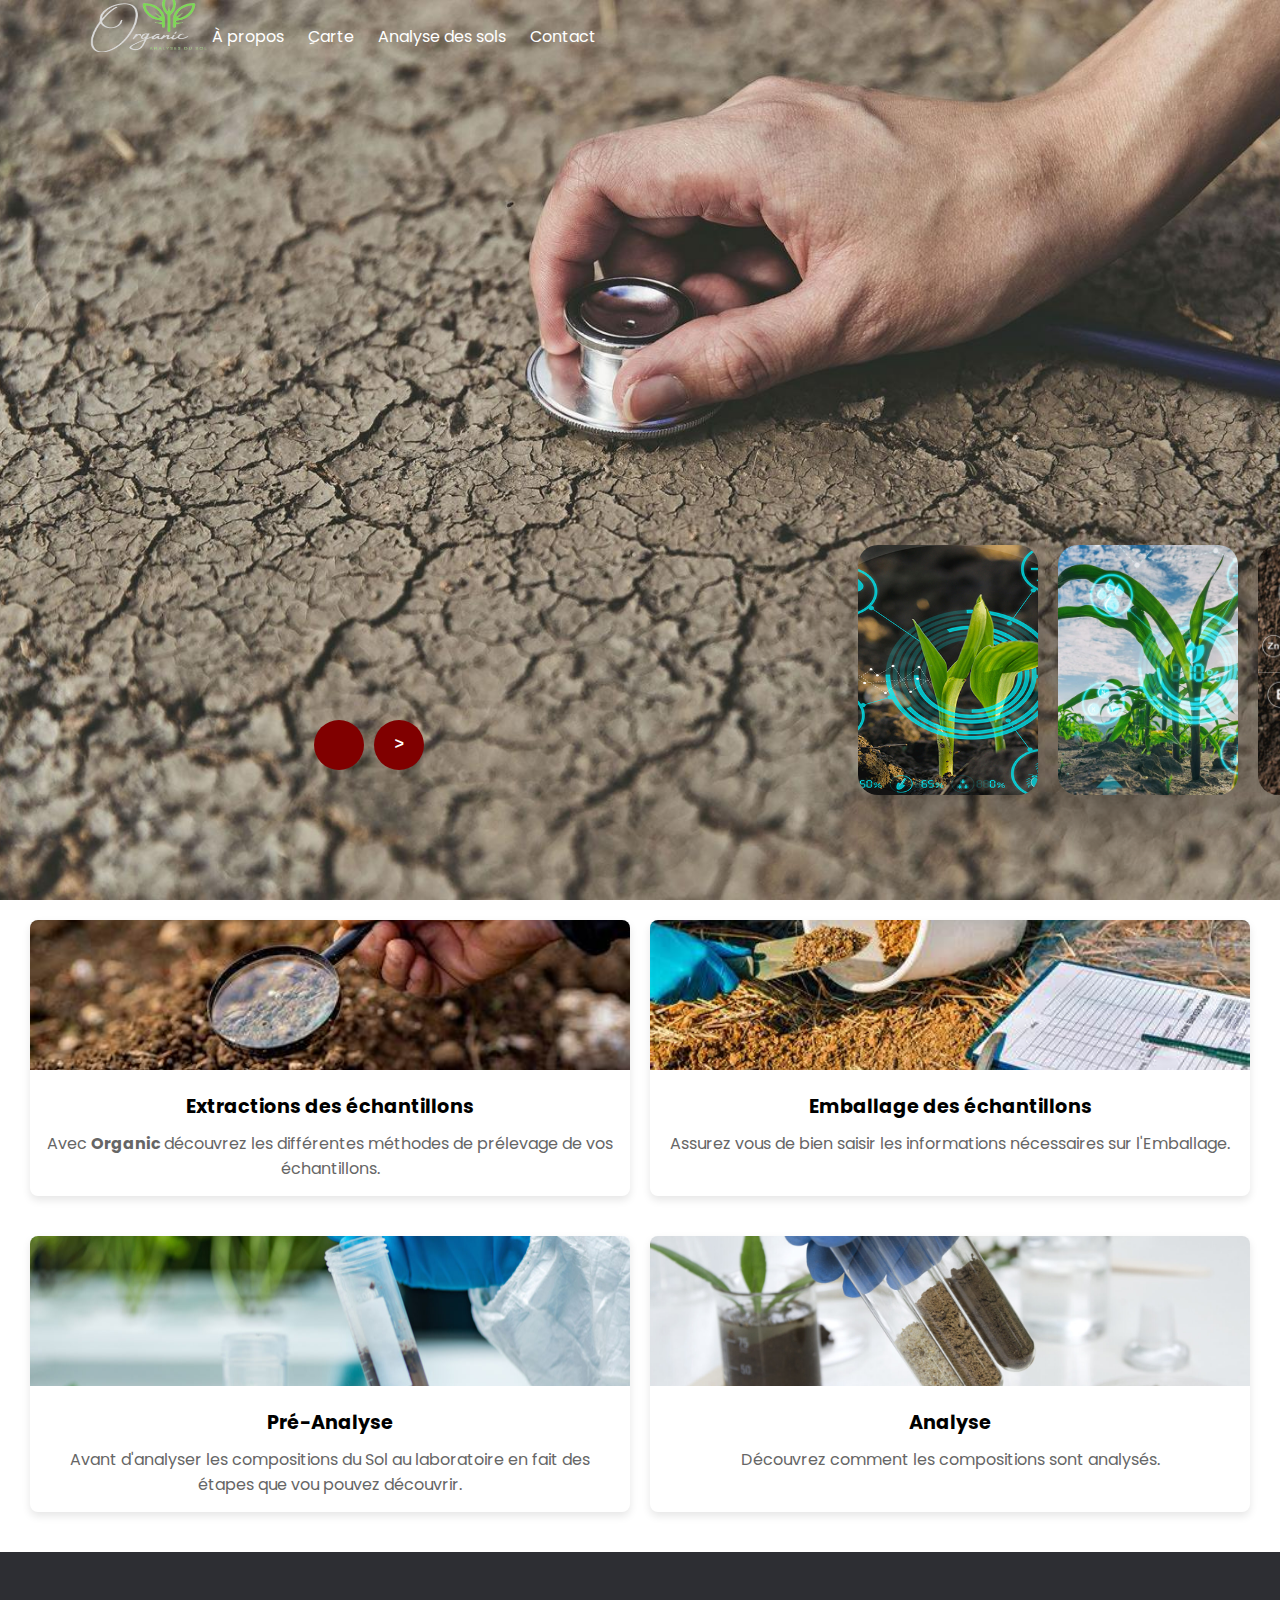
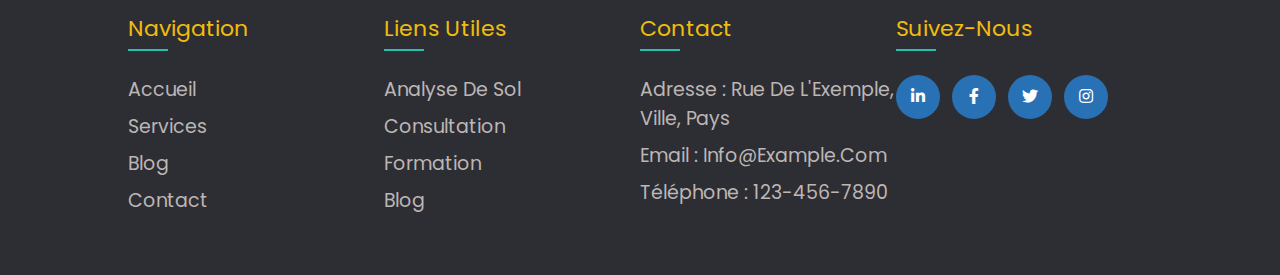
==== commit 71bcb7ce: "version final" ====
--- a/index.html
+++ b/index.html
@@ -15,11 +15,13 @@
     
     <!--------------------------------START NAV-BAR--------------------------------------------->
     <header>
-        <nav>
+        <nav style="width:50% !important">
             <img src="./images/homePics/logo.png" alt="LOGO" class="navbar-logo">
-            <a href="" class="active">Accueil</a>
+            
             <a href="">À propos</a>
-            <a href="">Services</a>
+            <a href="./pages/card.html">ِCarte</a>
+            <a href="./pages/page1.html">Analyse des sols</a>
+            <a href="./pages/contact.html">Contact</a>
         </nav>
     </header>
     <!--------------------------------END NAV-BAR---------------------------------------------->
